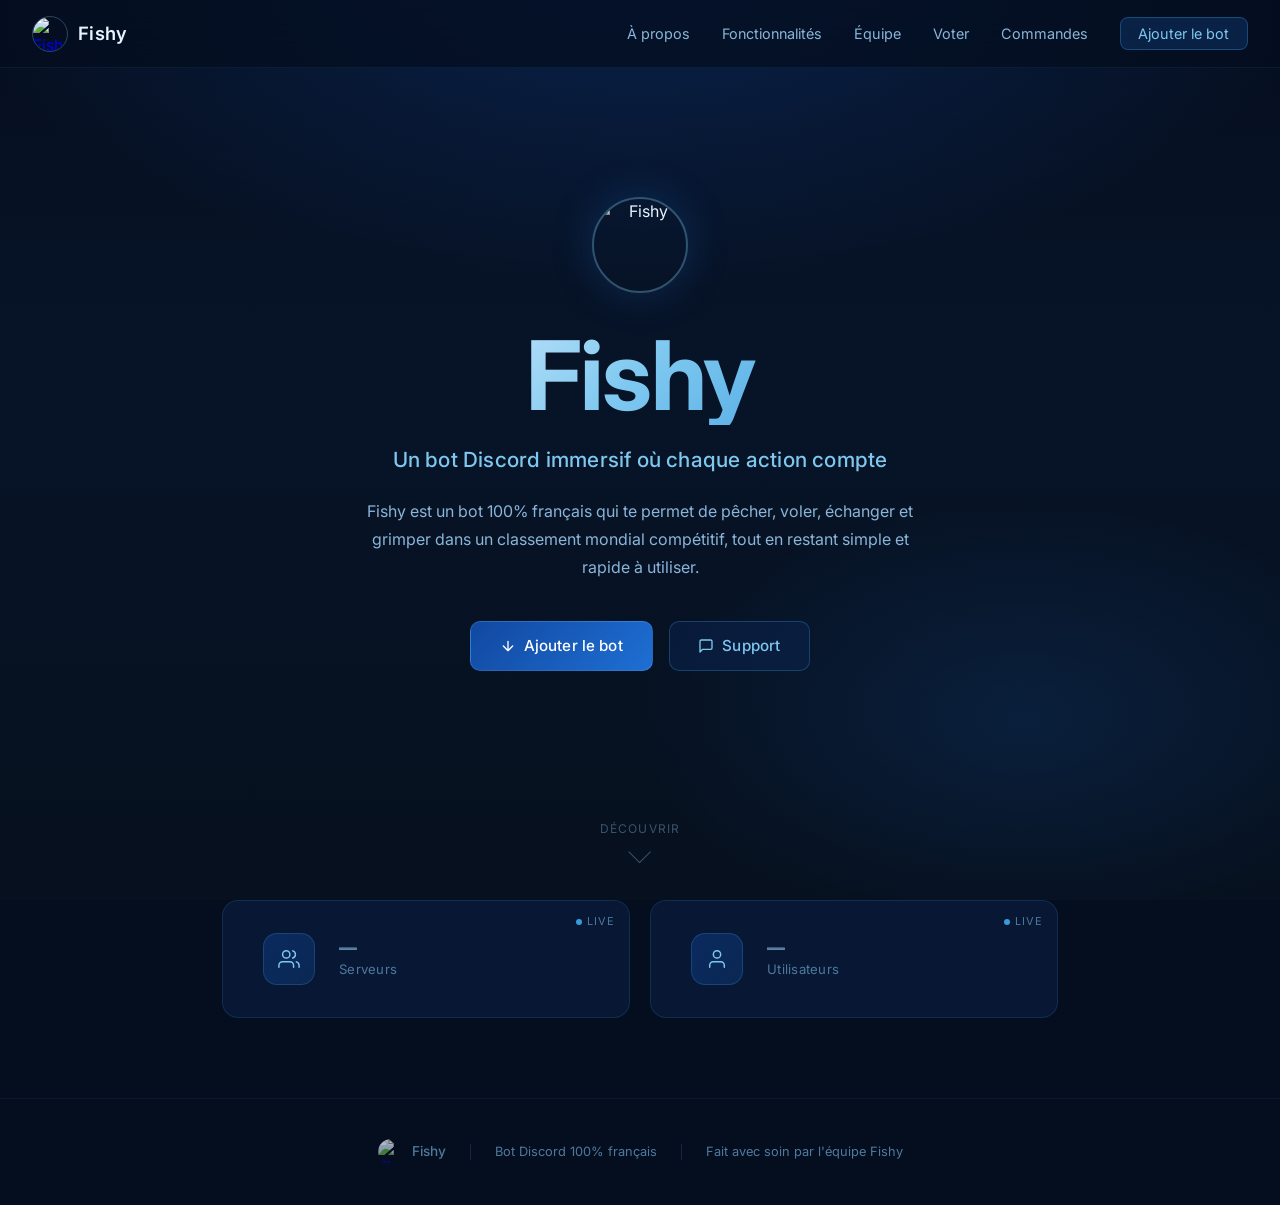
==== fishysite_off/index.html @ b242c3e1 "Add files via upload" ====
<!DOCTYPE html>
<html lang="fr">
<head>
<meta charset="UTF-8">
<meta name="viewport" content="width=device-width, initial-scale=1.0">
<title>Fishy Fr — Français</title>
<link rel="icon" href="https://cdn.discordapp.com/icons/1484938313650671717/781062c83422a091a4f66b44c94dc41a.webp">
<link href="https://fonts.googleapis.com/css2?family=Inter:wght@300;400;500;600;700&display=swap" rel="stylesheet">
<link rel="stylesheet" href="css/base.css">
<link rel="stylesheet" href="css/nav.css">
<link rel="stylesheet" href="css/hero.css">
<link rel="stylesheet" href="css/sections.css">
<link rel="stylesheet" href="css/cards.css">
<link rel="stylesheet" href="css/stats.css">
<link rel="stylesheet" href="css/footer.css">
<link rel="stylesheet" href="css/animations.css">
<link rel="stylesheet" href="css/responsive.css">
<link rel="stylesheet" href="css/commande.css">
</head>
<body>

<!-- NAV -->
<nav>
  <a class="nav-logo" href="index.html">
    <img src="https://images-ext-1.discordapp.net/external/UDsJ71y6RsFQPj1F53ec9-yy4SK5QGPjzCnW01T4tXg/%3Fsize%3D128/https/cdn.discordapp.com/icons/1484938313650671717/781062c83422a091a4f66b44c94dc41a.webp?format=webp" alt="Fishy Logo">
    <span>Fishy</span>
  </a>
  <ul class="nav-links">
    <li><a href="about.html">À propos</a></li>
    <li><a href="features.html">Fonctionnalités</a></li>
    <li><a href="team.html">Équipe</a></li>
    <li><a href="https://top.gg/bot/1486096529247965204/vote">Voter</a></li>
    <li><a href="commande.html">Commandes</a></li>
    <li><a href="https://discord.com/oauth2/authorize?client_id=1486096529247965204&permissions=8&integration_type=0&scope=applications.commands+bot" class="nav-cta">Ajouter le bot</a></li>
  </ul>
</nav>

<!-- HERO -->
<section class="hero">
  <div class="hero-inner">
    <img
      class="hero-logo fade-in"
      src="https://images-ext-1.discordapp.net/external/UDsJ71y6RsFQPj1F53ec9-yy4SK5QGPjzCnW01T4tXg/%3Fsize%3D128/https/cdn.discordapp.com/icons/1484938313650671717/781062c83422a091a4f66b44c94dc41a.webp?format=webp"
      alt="Fishy"
    >
    <h1 class="fade-in fade-in-delay-1">Fishy</h1>
    <p class="hero-subtitle fade-in fade-in-delay-2">Un bot Discord immersif où chaque action compte</p>
    <p class="hero-desc fade-in fade-in-delay-3">
      Fishy est un bot 100% français qui te permet de pêcher, voler, échanger et grimper dans un classement mondial compétitif, tout en restant simple et rapide à utiliser.
    </p>
    <div class="hero-buttons fade-in fade-in-delay-3">
      <a href="https://discord.com/oauth2/authorize?client_id=1486096529247965204&permissions=8&integration_type=0&scope=applications.commands+bot" class="btn-primary">
        <svg width="16" height="16" viewBox="0 0 24 24" fill="none" stroke="currentColor" stroke-width="2" stroke-linecap="round" stroke-linejoin="round"><path d="M12 5v14M5 12l7 7 7-7"/></svg>
        Ajouter le bot
      </a>
      <a href="https://discord.gg/24aq2NcEYQ" class="btn-secondary">
        <svg width="16" height="16" viewBox="0 0 24 24" fill="none" stroke="currentColor" stroke-width="2" stroke-linecap="round" stroke-linejoin="round"><path d="M21 15a2 2 0 01-2 2H7l-4 4V5a2 2 0 012-2h14a2 2 0 012 2z"/></svg>
        Support
      </a>
    </div>
  </div>
  <div class="scroll-indicator">
    <span>Découvrir</span>
    <div class="scroll-arrow"></div>
  </div>
</section>

<!-- STATS -->
<div class="stats-section">
  <div class="stats-grid">

    <div class="stat-card fade-in">
      <div class="stat-live"><div class="stat-live-dot"></div>Live</div>
      <div class="stat-icon">
        <svg viewBox="0 0 24 24" fill="none" stroke="currentColor" stroke-width="1.6" stroke-linecap="round" stroke-linejoin="round">
          <path d="M17 21v-2a4 4 0 00-4-4H5a4 4 0 00-4 4v2"/>
          <circle cx="9" cy="7" r="4"/>
          <path d="M23 21v-2a4 4 0 00-3-3.87M16 3.13a4 4 0 010 7.75"/>
        </svg>
      </div>
      <div class="stat-info">
        <span class="stat-value loading" id="stat-servers">...</span>
        <span class="stat-label">Serveurs</span>
      </div>
    </div>

    <div class="stat-card fade-in fade-in-delay-1">
      <div class="stat-live"><div class="stat-live-dot"></div>Live</div>
      <div class="stat-icon">
        <svg viewBox="0 0 24 24" fill="none" stroke="currentColor" stroke-width="1.6" stroke-linecap="round" stroke-linejoin="round">
          <path d="M20 21v-2a4 4 0 00-4-4H8a4 4 0 00-4 4v2"/>
          <circle cx="12" cy="7" r="4"/>
        </svg>
      </div>
      <div class="stat-info">
        <span class="stat-value loading" id="stat-users">...</span>
        <span class="stat-label">Utilisateurs</span>
      </div>
    </div>

  </div>
</div>

<!-- FOOTER -->
<footer>
  <a class="footer-logo" href="index.html">
    <img src="https://images-ext-1.discordapp.net/external/UDsJ71y6RsFQPj1F53ec9-yy4SK5QGPjzCnW01T4tXg/%3Fsize%3D128/https/cdn.discordapp.com/icons/1484938313650671717/781062c83422a091a4f66b44c94dc41a.webp?format=webp" alt="Fishy">
    <span>Fishy</span>
  </a>
  <div class="footer-divider"></div>
  <p>Bot Discord 100% français</p>
  <div class="footer-divider"></div>
  <p>Fait avec soin par l'équipe Fishy</p>
</footer>

<script src="js/animations.js"></script>
<script src="js/nav.js"></script>
<script>
function formatNumber(n) {
  return n.toLocaleString('fr-FR');
}

function animateCount(el, target) {
  const duration = 1200;
  const start = performance.now();
  function step(now) {
    const elapsed = now - start;
    const progress = Math.min(elapsed / duration, 1);
    const ease = 1 - Math.pow(1 - progress, 3);
    el.textContent = formatNumber(Math.round(target * ease));
    if (progress < 1) requestAnimationFrame(step);
  }
  requestAnimationFrame(step);
}

function setStatValue(id, value) {
  const el = document.getElementById(id);
  if (!el) return;
  el.classList.remove('loading', 'error');
  animateCount(el, value);
}

function setStatError(id) {
  const el = document.getElementById(id);
  if (!el) return;
  el.classList.remove('loading');
  el.classList.add('error');
  el.textContent = '—';
}

async function loadStats() {
  try {
    const res = await fetch('/.netlify/functions/stats');
    if (!res.ok) throw new Error();
    const data = await res.json();

    data.servers != null ? setStatValue('stat-servers', data.servers) : setStatError('stat-servers');
    data.users   != null ? setStatValue('stat-users',   data.users)   : setStatError('stat-users');
  } catch {
    setStatError('stat-servers');
    setStatError('stat-users');
  }
}

document.addEventListener('DOMContentLoaded', loadStats);
</script>
</body>
</html>
---- fishysite_off/css/base.css ----
/* =============================================
   base.css — Variables, reset, global styles
   ============================================= */

*, *::before, *::after {
  box-sizing: border-box;
  margin: 0;
  padding: 0;
}

:root {
  --navy:          #050e1f;
  --deep:          #071428;
  --mid:           #0a1e40;
  --blue-1:        #0d2a5c;
  --blue-2:        #1148a0;
  --blue-3:        #1e6fd4;
  --blue-4:        #3a9bdc;
  --blue-5:        #7ec8f0;
  --blue-6:        #b8e4fa;

  --text-primary:  #e8f4ff;
  --text-secondary:#8ab5d8;
  --text-muted:    #4e7a9e;

  --card-bg:       rgba(13, 42, 92, 0.35);
  --card-border:   rgba(58, 155, 220, 0.18);
  --card-hover:    rgba(13, 42, 92, 0.6);

  --radius:        16px;
  --radius-sm:     10px;
}

html {
  scroll-behavior: smooth;
}

body {
  font-family: 'Inter', sans-serif;
  background: var(--navy);
  color: var(--text-primary);
  line-height: 1.6;
  overflow-x: hidden;
}

/* Background ambient gradient */
body::before {
  content: '';
  position: fixed;
  inset: 0;
  background:
    radial-gradient(ellipse 80% 60% at 50% -10%, rgba(17, 72, 160, 0.4) 0%, transparent 70%),
    radial-gradient(ellipse 50% 40% at 80% 80%, rgba(30, 111, 212, 0.15) 0%, transparent 60%),
    linear-gradient(180deg, #050e1f 0%, #071428 40%, #06101e 100%);
  z-index: -1;
}

/* Section base */
section {
  max-width: 1100px;
  margin: 0 auto;
  padding: 7rem 2rem;
}

/* Divider */
.section-divider {
  max-width: 1100px;
  margin: 0 auto;
  height: 1px;
  background: linear-gradient(90deg, transparent, rgba(58, 155, 220, 0.15), transparent);
}

/* Section tags */
.section-tag {
  display: inline-block;
  font-size: 0.75rem;
  font-weight: 600;
  letter-spacing: 0.12em;
  text-transform: uppercase;
  color: var(--blue-4);
  background: rgba(30, 111, 212, 0.12);
  border: 1px solid rgba(58, 155, 220, 0.2);
  padding: 0.3rem 0.9rem;
  border-radius: 999px;
  margin-bottom: 1.2rem;
}

.section-title {
  font-size: clamp(1.8rem, 4vw, 2.5rem);
  font-weight: 700;
  letter-spacing: -0.02em;
  color: var(--text-primary);
  margin-bottom: 1rem;
  line-height: 1.15;
}

.section-desc {
  font-size: 1rem;
  color: var(--text-secondary);
  max-width: 580px;
  line-height: 1.75;
}

/* Buttons */
.btn-primary {
  display: inline-flex;
  align-items: center;
  gap: 8px;
  padding: 0.75rem 1.8rem;
  background: linear-gradient(135deg, #1148a0, #1e6fd4);
  color: #fff;
  text-decoration: none;
  font-weight: 500;
  font-size: 0.95rem;
  border-radius: var(--radius-sm);
  border: 1px solid rgba(126, 200, 240, 0.2);
  transition: all 0.25s;
  letter-spacing: 0.01em;
}

.btn-primary:hover {
  background: linear-gradient(135deg, #1e6fd4, #3a9bdc);
  transform: translateY(-2px);
  box-shadow: 0 8px 25px rgba(30, 111, 212, 0.35);
}

.btn-secondary {
  display: inline-flex;
  align-items: center;
  gap: 8px;
  padding: 0.75rem 1.8rem;
  background: rgba(13, 42, 92, 0.4);
  color: var(--blue-5);
  text-decoration: none;
  font-weight: 500;
  font-size: 0.95rem;
  border-radius: var(--radius-sm);
  border: 1px solid rgba(58, 155, 220, 0.3);
  transition: all 0.25s;
  letter-spacing: 0.01em;
}

.btn-secondary:hover {
  background: rgba(13, 42, 92, 0.65);
  border-color: rgba(126, 200, 240, 0.5);
  color: #fff;
  transform: translateY(-2px);
}
---- fishysite_off/css/nav.css ----
/* =============================================
   nav.css — Navigation bar styles
   ============================================= */

nav {
  position: fixed;
  top: 0;
  left: 0;
  right: 0;
  z-index: 100;
  padding: 0 2rem;
  height: 68px;
  display: flex;
  align-items: center;
  justify-content: space-between;
  background: rgba(5, 14, 31, 0.75);
  backdrop-filter: blur(20px);
  border-bottom: 1px solid rgba(58, 155, 220, 0.1);
}

.nav-logo {
  display: flex;
  align-items: center;
  gap: 10px;
  text-decoration: none;
}

.nav-logo img {
  width: 36px;
  height: 36px;
  border-radius: 50%;
  border: 1.5px solid rgba(126, 200, 240, 0.3);
}

.nav-logo span {
  font-size: 1.15rem;
  font-weight: 600;
  color: var(--text-primary);
  letter-spacing: 0.02em;
}

.nav-links {
  display: flex;
  align-items: center;
  gap: 2rem;
  list-style: none;
}

.nav-links a {
  color: var(--text-secondary);
  text-decoration: none;
  font-size: 0.9rem;
  font-weight: 400;
  transition: color 0.2s;
}

.nav-links a:hover,
.nav-links a.active {
  color: var(--text-primary);
}

.nav-cta {
  background: rgba(30, 111, 212, 0.2);
  border: 1px solid rgba(58, 155, 220, 0.35);
  color: var(--blue-5) !important;
  padding: 0.45rem 1.1rem;
  border-radius: 8px;
  transition: all 0.2s !important;
}

.nav-cta:hover {
  background: rgba(30, 111, 212, 0.35) !important;
  border-color: rgba(126, 200, 240, 0.5) !important;
  color: #fff !important;
}
---- fishysite_off/css/hero.css ----
/* =============================================
   hero.css — Hero section styles
   ============================================= */

.hero {
  min-height: 100vh;
  display: flex;
  flex-direction: column;
  align-items: center;
  justify-content: center;
  text-align: center;
  padding-top: 5rem;
  max-width: 100%;
  position: relative;
}

.hero-inner {
  max-width: 780px;
  margin: 0 auto;
  padding: 0 2rem;
}

.hero-logo {
  width: 96px;
  height: 96px;
  border-radius: 50%;
  border: 2px solid rgba(126, 200, 240, 0.35);
  box-shadow: 0 0 40px rgba(30, 111, 212, 0.25);
  margin-bottom: 2rem;
  display: block;
  margin-left: auto;
  margin-right: auto;
}

.hero h1 {
  font-size: clamp(3.5rem, 8vw, 6rem);
  font-weight: 700;
  letter-spacing: -0.02em;
  line-height: 1.05;
  background: linear-gradient(135deg, #e8f4ff 0%, #7ec8f0 50%, #3a9bdc 100%);
  -webkit-background-clip: text;
  -webkit-text-fill-color: transparent;
  background-clip: text;
  margin-bottom: 1.1rem;
}

.hero-subtitle {
  font-size: clamp(1rem, 2.5vw, 1.3rem);
  font-weight: 500;
  color: var(--blue-5);
  margin-bottom: 1.3rem;
  letter-spacing: 0.01em;
}

.hero-desc {
  font-size: 1rem;
  color: var(--text-secondary);
  max-width: 580px;
  margin: 0 auto 2.5rem;
  line-height: 1.75;
}

.hero-buttons {
  display: flex;
  gap: 1rem;
  justify-content: center;
  flex-wrap: wrap;
}

/* Scroll indicator */
.scroll-indicator {
  position: absolute;
  bottom: 2.5rem;
  left: 50%;
  transform: translateX(-50%);
  display: flex;
  flex-direction: column;
  align-items: center;
  gap: 6px;
  opacity: 0.4;
}

.scroll-indicator span {
  font-size: 0.75rem;
  letter-spacing: 0.1em;
  text-transform: uppercase;
  color: var(--text-secondary);
}

.scroll-arrow {
  width: 16px;
  height: 16px;
  border-right: 1.5px solid var(--text-secondary);
  border-bottom: 1.5px solid var(--text-secondary);
  transform: rotate(45deg);
  animation: bounce 2s infinite;
}

@keyframes bounce {
  0%, 100% { transform: rotate(45deg) translateY(0); }
  50%       { transform: rotate(45deg) translateY(4px); }
}
---- fishysite_off/css/sections.css ----
/* =============================================
   sections.css — About, Features, Vote, CTA
   ============================================= */

/* ---- About ---- */
.about-grid {
  display: grid;
  grid-template-columns: 1fr 1fr;
  gap: 4rem;
  align-items: center;
  margin-top: 4rem;
}

.about-visual {
  position: relative;
  display: flex;
  align-items: center;
  justify-content: center;
}

.about-logo-wrap {
  width: 160px;
  height: 160px;
  border-radius: 50%;
  background: linear-gradient(135deg, rgba(17, 72, 160, 0.3), rgba(58, 155, 220, 0.15));
  border: 1px solid rgba(58, 155, 220, 0.2);
  display: flex;
  align-items: center;
  justify-content: center;
  position: relative;
}

.about-logo-wrap::before {
  content: '';
  position: absolute;
  inset: -20px;
  border-radius: 50%;
  border: 1px solid rgba(58, 155, 220, 0.08);
}

.about-logo-wrap::after {
  content: '';
  position: absolute;
  inset: -40px;
  border-radius: 50%;
  border: 1px solid rgba(58, 155, 220, 0.04);
}

.about-logo-wrap img {
  width: 100px;
  height: 100px;
  border-radius: 50%;
  border: 2px solid rgba(126, 200, 240, 0.25);
}

/* About pillars */
.about-pillars {
  display: grid;
  grid-template-columns: 1fr 1fr;
  gap: 1rem;
  margin-top: 2rem;
}

/* ---- Features ---- */
.features-section {
  padding-top: 0;
}

.features-header {
  text-align: center;
  margin-bottom: 3.5rem;
}

.features-grid {
  display: grid;
  grid-template-columns: repeat(3, 1fr);
  gap: 1.25rem;
}

/* ---- Vote ---- */
.vote-section {
  padding-top: 0;
}

.vote-card {
  background: var(--card-bg);
  border: 1px solid var(--card-border);
  border-radius: var(--radius);
  padding: 3rem;
  display: flex;
  align-items: center;
  justify-content: space-between;
  gap: 2rem;
  flex-wrap: wrap;
}

.vote-text h2 {
  font-size: 1.5rem;
  font-weight: 700;
  color: var(--text-primary);
  margin-bottom: 0.6rem;
  letter-spacing: -0.02em;
}

.vote-text p {
  font-size: 0.9rem;
  color: var(--text-secondary);
  max-width: 440px;
  line-height: 1.7;
}

/* ---- CTA banner ---- */
.cta-section {
  max-width: 100%;
  padding: 0;
  background: linear-gradient(135deg, rgba(17, 72, 160, 0.25) 0%, rgba(5, 14, 31, 0) 100%);
  border-top: 1px solid rgba(58, 155, 220, 0.1);
  border-bottom: 1px solid rgba(58, 155, 220, 0.1);
  margin: 2rem 0;
}

.cta-inner {
  max-width: 1100px;
  margin: 0 auto;
  padding: 6rem 2rem;
  text-align: center;
}

.cta-inner h2 {
  font-size: clamp(2rem, 4vw, 3rem);
  font-weight: 700;
  letter-spacing: -0.02em;
  background: linear-gradient(135deg, #e8f4ff 0%, #7ec8f0 60%, #3a9bdc 100%);
  -webkit-background-clip: text;
  -webkit-text-fill-color: transparent;
  background-clip: text;
  margin-bottom: 1rem;
  line-height: 1.1;
}

.cta-inner p {
  font-size: 1rem;
  color: var(--text-secondary);
  margin-bottom: 2.5rem;
}
---- fishysite_off/css/cards.css ----
/* =============================================
   cards.css — Feature cards & pillar cards
   ============================================= */

/* ---- Pillar cards (About section) ---- */
.pillar {
  background: var(--card-bg);
  border: 1px solid var(--card-border);
  border-radius: var(--radius-sm);
  padding: 1rem 1.1rem;
  transition: all 0.25s;
}

.pillar:hover {
  background: var(--card-hover);
  border-color: rgba(58, 155, 220, 0.3);
  transform: translateY(-2px);
}

.pillar-icon {
  width: 32px;
  height: 32px;
  border-radius: 8px;
  background: rgba(30, 111, 212, 0.18);
  border: 1px solid rgba(58, 155, 220, 0.2);
  display: flex;
  align-items: center;
  justify-content: center;
  margin-bottom: 0.7rem;
}

.pillar-icon svg {
  width: 16px;
  height: 16px;
  stroke: var(--blue-4);
  fill: none;
  stroke-width: 1.8;
  stroke-linecap: round;
  stroke-linejoin: round;
}

.pillar h4 {
  font-size: 0.85rem;
  font-weight: 600;
  color: var(--text-primary);
  margin-bottom: 0.2rem;
}

.pillar p {
  font-size: 0.78rem;
  color: var(--text-muted);
  line-height: 1.5;
}

/* ---- Feature cards ---- */
.feature-card {
  background: var(--card-bg);
  border: 1px solid var(--card-border);
  border-radius: var(--radius);
  padding: 1.75rem;
  position: relative;
  overflow: hidden;
  transition: all 0.3s cubic-bezier(0.4, 0, 0.2, 1);
  cursor: default;
}

.feature-card::before {
  content: '';
  position: absolute;
  top: 0;
  left: 0;
  right: 0;
  height: 1px;
  background: linear-gradient(90deg, transparent, rgba(126, 200, 240, 0.3), transparent);
  opacity: 0;
  transition: opacity 0.3s;
}

.feature-card:hover {
  background: var(--card-hover);
  border-color: rgba(58, 155, 220, 0.35);
  transform: translateY(-4px);
  box-shadow: 0 12px 40px rgba(17, 72, 160, 0.2);
}

.feature-card:hover::before {
  opacity: 1;
}

/* Highlighted feature card variant */
.feature-card--highlight {
  background: linear-gradient(135deg, rgba(13, 42, 92, 0.5), rgba(30, 111, 212, 0.15));
  border-color: rgba(58, 155, 220, 0.25);
}

.feature-icon {
  width: 44px;
  height: 44px;
  border-radius: 12px;
  background: linear-gradient(135deg, rgba(17, 72, 160, 0.4), rgba(30, 111, 212, 0.2));
  border: 1px solid rgba(58, 155, 220, 0.25);
  display: flex;
  align-items: center;
  justify-content: center;
  margin-bottom: 1.1rem;
}

.feature-icon svg {
  width: 20px;
  height: 20px;
  stroke: var(--blue-5);
}

/* Highlighted icon variant */
.feature-icon--highlight {
  background: linear-gradient(135deg, rgba(30, 111, 212, 0.5), rgba(58, 155, 220, 0.3));
}

.feature-card h3 {
  font-size: 1rem;
  font-weight: 600;
  color: var(--text-primary);
  margin-bottom: 0.55rem;
  letter-spacing: -0.01em;
}

.feature-card p {
  font-size: 0.875rem;
  color: var(--text-secondary);
  line-height: 1.65;
}
---- fishysite_off/css/stats.css ----
/* =============================================
   stats.css — Stats section under hero
   ============================================= */

.stats-section {
  max-width: 900px;
  margin: 0 auto;
  padding: 0 2rem 5rem;
}

.stats-grid {
  display: grid;
  grid-template-columns: repeat(2, 1fr);
  gap: 1.25rem;
}

.stat-card {
  background: var(--card-bg);
  border: 1px solid var(--card-border);
  border-radius: var(--radius);
  padding: 2rem 2.5rem;
  display: flex;
  align-items: center;
  gap: 1.5rem;
  position: relative;
  overflow: hidden;
  transition: all 0.3s cubic-bezier(0.4, 0, 0.2, 1);
}

.stat-card::before {
  content: '';
  position: absolute;
  top: 0;
  left: 0;
  right: 0;
  height: 1px;
  background: linear-gradient(90deg, transparent, rgba(126, 200, 240, 0.4), transparent);
  opacity: 0;
  transition: opacity 0.3s;
}

.stat-card:hover {
  background: var(--card-hover);
  border-color: rgba(58, 155, 220, 0.35);
  transform: translateY(-3px);
  box-shadow: 0 12px 40px rgba(17, 72, 160, 0.2);
}

.stat-card:hover::before {
  opacity: 1;
}

.stat-icon {
  width: 52px;
  height: 52px;
  border-radius: 14px;
  background: linear-gradient(135deg, rgba(17, 72, 160, 0.4), rgba(30, 111, 212, 0.2));
  border: 1px solid rgba(58, 155, 220, 0.25);
  display: flex;
  align-items: center;
  justify-content: center;
  flex-shrink: 0;
}

.stat-icon svg {
  width: 22px;
  height: 22px;
  stroke: var(--blue-5);
}

.stat-info {
  display: flex;
  flex-direction: column;
  gap: 2px;
}

.stat-value {
  font-size: 2rem;
  font-weight: 700;
  letter-spacing: -0.03em;
  background: linear-gradient(135deg, #e8f4ff 0%, #7ec8f0 100%);
  -webkit-background-clip: text;
  -webkit-text-fill-color: transparent;
  background-clip: text;
  line-height: 1.1;
  min-width: 80px;
}

.stat-label {
  font-size: 0.82rem;
  color: var(--text-muted);
  font-weight: 400;
  letter-spacing: 0.02em;
}

.stat-live {
  position: absolute;
  top: 0.75rem;
  right: 0.9rem;
  display: flex;
  align-items: center;
  gap: 5px;
  font-size: 0.68rem;
  color: var(--text-muted);
  letter-spacing: 0.08em;
  text-transform: uppercase;
}

.stat-live-dot {
  width: 6px;
  height: 6px;
  border-radius: 50%;
  background: #3a9bdc;
  animation: pulse-dot 2s infinite;
}

@keyframes pulse-dot {
  0%, 100% { opacity: 1; transform: scale(1); }
  50%       { opacity: 0.4; transform: scale(0.8); }
}

/* Loading shimmer */
.stat-value.loading {
  background: linear-gradient(90deg,
    rgba(58, 155, 220, 0.1) 0%,
    rgba(58, 155, 220, 0.25) 50%,
    rgba(58, 155, 220, 0.1) 100%);
  background-size: 200% 100%;
  -webkit-background-clip: text;
  background-clip: text;
  animation: shimmer 1.5s infinite;
  -webkit-text-fill-color: transparent;
}

@keyframes shimmer {
  0%   { background-position: 200% 0; }
  100% { background-position: -200% 0; }
}

/* Error state */
.stat-value.error {
  font-size: 1.1rem;
  color: var(--text-muted);
  -webkit-text-fill-color: var(--text-muted);
}

@media (max-width: 600px) {
  .stats-grid {
    grid-template-columns: 1fr;
  }
  .stat-card {
    padding: 1.5rem;
  }
  .stat-value {
    font-size: 1.6rem;
  }
}
---- fishysite_off/css/footer.css ----
/* =============================================
   footer.css — Footer styles
   ============================================= */

footer {
  border-top: 1px solid rgba(58, 155, 220, 0.08);
  padding: 2.5rem 2rem;
  text-align: center;
  display: flex;
  align-items: center;
  justify-content: center;
  gap: 1.5rem;
  flex-wrap: wrap;
}

.footer-logo {
  display: flex;
  align-items: center;
  gap: 8px;
  text-decoration: none;
}

.footer-logo img {
  width: 26px;
  height: 26px;
  border-radius: 50%;
  opacity: 0.7;
}

.footer-logo span {
  font-size: 0.85rem;
  font-weight: 500;
  color: var(--text-muted);
}

.footer-divider {
  width: 1px;
  height: 16px;
  background: rgba(58, 155, 220, 0.2);
}

footer p {
  font-size: 0.8rem;
  color: var(--text-muted);
}
---- fishysite_off/css/animations.css ----
/* =============================================
   animations.css — Fade-in & transition classes
   ============================================= */

.fade-in {
  opacity: 0;
  transform: translateY(24px);
  transition: opacity 0.6s ease, transform 0.6s ease;
}

.fade-in.visible {
  opacity: 1;
  transform: translateY(0);
}

.fade-in-delay-1 { transition-delay: 0.1s; }
.fade-in-delay-2 { transition-delay: 0.2s; }
.fade-in-delay-3 { transition-delay: 0.3s; }
---- fishysite_off/css/commande.css ----
/* =============================================
   commande.css — Commands page styles
   ============================================= */

/* ---- Page Hero ---- */
.page-hero {
  padding: 10rem 2rem 3rem;
  text-align: center;
  max-width: 1100px;
  margin: 0 auto;
}

.page-hero-title {
  font-size: clamp(2.5rem, 6vw, 4rem);
  font-weight: 700;
  letter-spacing: -0.03em;
  line-height: 1.05;
  background: linear-gradient(135deg, #e8f4ff 0%, #7ec8f0 50%, #3a9bdc 100%);
  -webkit-background-clip: text;
  -webkit-text-fill-color: transparent;
  background-clip: text;
  margin-bottom: 1rem;
}

.page-hero-desc {
  font-size: 1.05rem;
  color: var(--text-secondary);
  max-width: 520px;
  margin: 0 auto;
  line-height: 1.75;
}

/* ---- Wrapper ---- */
.commands-wrapper {
  max-width: 860px;
  margin: 0 auto;
  padding: 0 2rem 6rem;
}

/* ---- Filter Tabs ---- */
.cmd-tabs {
  display: flex;
  gap: 0.5rem;
  flex-wrap: wrap;
  margin-bottom: 2.5rem;
}

.cmd-tab {
  padding: 0.45rem 1.1rem;
  border-radius: 999px;
  border: 1px solid rgba(58, 155, 220, 0.2);
  background: rgba(13, 42, 92, 0.3);
  color: var(--text-secondary);
  font-size: 0.85rem;
  font-weight: 500;
  font-family: 'Inter', sans-serif;
  cursor: pointer;
  transition: all 0.2s;
}

.cmd-tab:hover {
  border-color: rgba(58, 155, 220, 0.4);
  color: var(--text-primary);
  background: rgba(13, 42, 92, 0.5);
}

.cmd-tab.active {
  background: rgba(30, 111, 212, 0.2);
  border-color: rgba(58, 155, 220, 0.45);
  color: var(--blue-5);
}

/* ---- Command Section ---- */
.cmd-section {
  margin-bottom: 2.5rem;
  background: rgba(13, 42, 92, 0.2);
  border: 1px solid rgba(58, 155, 220, 0.12);
  border-radius: 20px;
  overflow: hidden;
  transition: opacity 0.25s, transform 0.25s;
}

.cmd-section.hidden {
  display: none;
}

.cmd-section-header {
  display: flex;
  align-items: center;
  gap: 1.1rem;
  padding: 1.6rem 1.75rem;
  border-bottom: 1px solid rgba(58, 155, 220, 0.1);
  background: rgba(13, 42, 92, 0.3);
}

.cmd-section-icon {
  width: 44px;
  height: 44px;
  flex-shrink: 0;
  border-radius: 12px;
  background: linear-gradient(135deg, rgba(17, 72, 160, 0.4), rgba(30, 111, 212, 0.2));
  border: 1px solid rgba(58, 155, 220, 0.25);
  display: flex;
  align-items: center;
  justify-content: center;
}

.cmd-section-icon svg {
  width: 20px;
  height: 20px;
  stroke: var(--blue-5);
}

.cmd-section-title {
  font-size: 1.05rem;
  font-weight: 600;
  color: var(--text-primary);
  margin-bottom: 0.15rem;
  letter-spacing: -0.01em;
}

.cmd-section-subtitle {
  font-size: 0.82rem;
  color: var(--text-muted);
  line-height: 1.4;
}

/* ---- Command List ---- */
.cmd-list {
  padding: 0.5rem 0;
}

.cmd-item {
  display: flex;
  align-items: center;
  gap: 1rem;
  padding: 1rem 1.75rem;
  border-bottom: 1px solid rgba(58, 155, 220, 0.06);
  transition: background 0.2s;
}

.cmd-item:last-child {
  border-bottom: none;
}

.cmd-item:hover {
  background: rgba(30, 111, 212, 0.06);
}

.cmd-name {
  font-size: 0.92rem;
  font-weight: 600;
  color: var(--text-primary);
  font-family: 'Courier New', monospace;
  white-space: nowrap;
  min-width: 130px;
  background: rgba(13, 42, 92, 0.5);
  border: 1px solid rgba(58, 155, 220, 0.2);
  border-radius: 7px;
  padding: 0.3rem 0.7rem;
  letter-spacing: 0.01em;
}

.cmd-slash {
  color: var(--blue-4);
  font-weight: 700;
}

.cmd-desc {
  font-size: 0.875rem;
  color: var(--text-secondary);
  line-height: 1.55;
  flex: 1;
}

/* ---- Badges ---- */
.cmd-badge {
  font-size: 0.7rem;
  font-weight: 600;
  letter-spacing: 0.07em;
  text-transform: uppercase;
  padding: 0.2rem 0.65rem;
  border-radius: 999px;
  white-space: nowrap;
  flex-shrink: 0;
}

.badge-peche {
  background: rgba(30, 111, 212, 0.15);
  color: #7ec8f0;
  border: 1px solid rgba(30, 111, 212, 0.3);
}

.badge-social {
  background: rgba(58, 155, 220, 0.12);
  color: #b8e4fa;
  border: 1px solid rgba(58, 155, 220, 0.25);
}

.badge-economie {
  background: rgba(126, 200, 240, 0.1);
  color: #7ec8f0;
  border: 1px solid rgba(126, 200, 240, 0.2);
}

/* ---- Nav active state ---- */
.nav-active {
  color: var(--text-primary) !important;
  font-weight: 500 !important;
}

/* ---- Responsive ---- */
@media (max-width: 600px) {
  .cmd-item {
    flex-wrap: wrap;
    gap: 0.6rem;
    padding: 1rem 1.25rem;
  }

  .cmd-name {
    min-width: unset;
  }

  .cmd-section-header {
    padding: 1.25rem;
  }

  .commands-wrapper {
    padding: 0 1.25rem 4rem;
  }
}
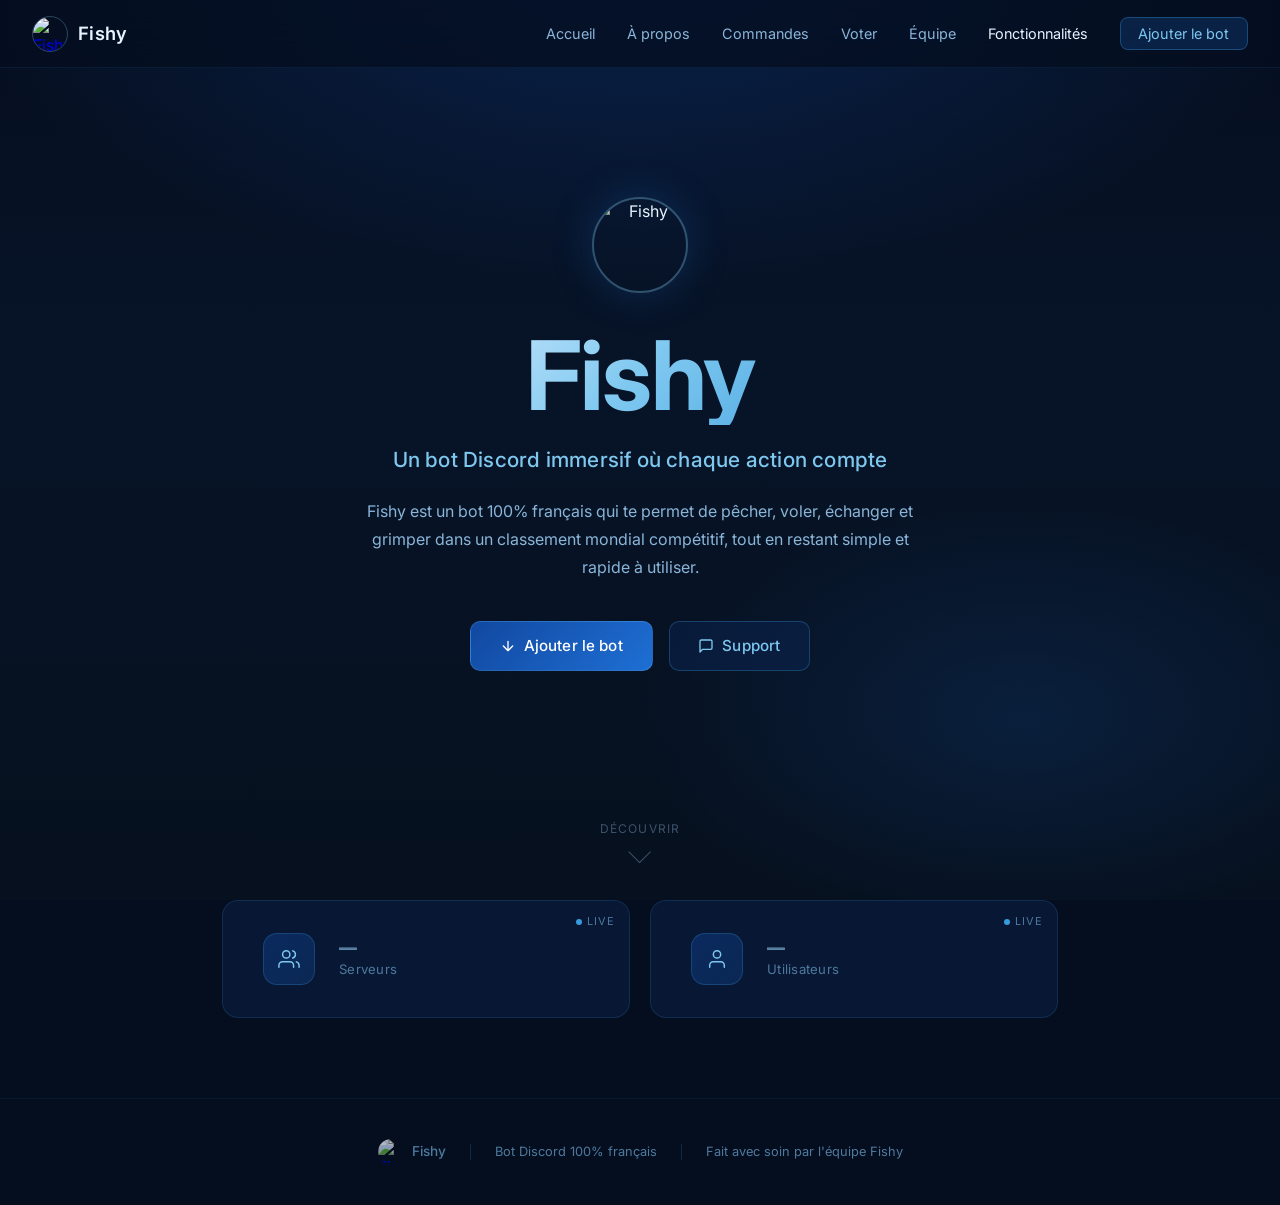
==== commit 0a9a48e9: "Update index.html" ====
--- a/fishysite_off/index.html
+++ b/fishysite_off/index.html
@@ -26,11 +26,12 @@
     <span>Fishy</span>
   </a>
   <ul class="nav-links">
+    <li><a href="index.html">Accueil</a></li>
     <li><a href="about.html">À propos</a></li>
-    <li><a href="features.html">Fonctionnalités</a></li>
+    <li><a href="commande.html">Commandes</a></li>
+    <li><a href="https://top.gg/bot/1486096529247965204/vote">Voter</a></li>
     <li><a href="team.html">Équipe</a></li>
-    <li><a href="https://top.gg/bot/1486096529247965204/vote">Voter</a></li>
-    <li><a href="commande.html">Commandes</a></li>
+    <li><a href="features.html" class="active">Fonctionnalités</a></li>
     <li><a href="https://discord.com/oauth2/authorize?client_id=1486096529247965204&permissions=8&integration_type=0&scope=applications.commands+bot" class="nav-cta">Ajouter le bot</a></li>
   </ul>
 </nav>
@@ -165,4 +166,4 @@
 document.addEventListener('DOMContentLoaded', loadStats);
 </script>
 </body>
-</html>+</html>
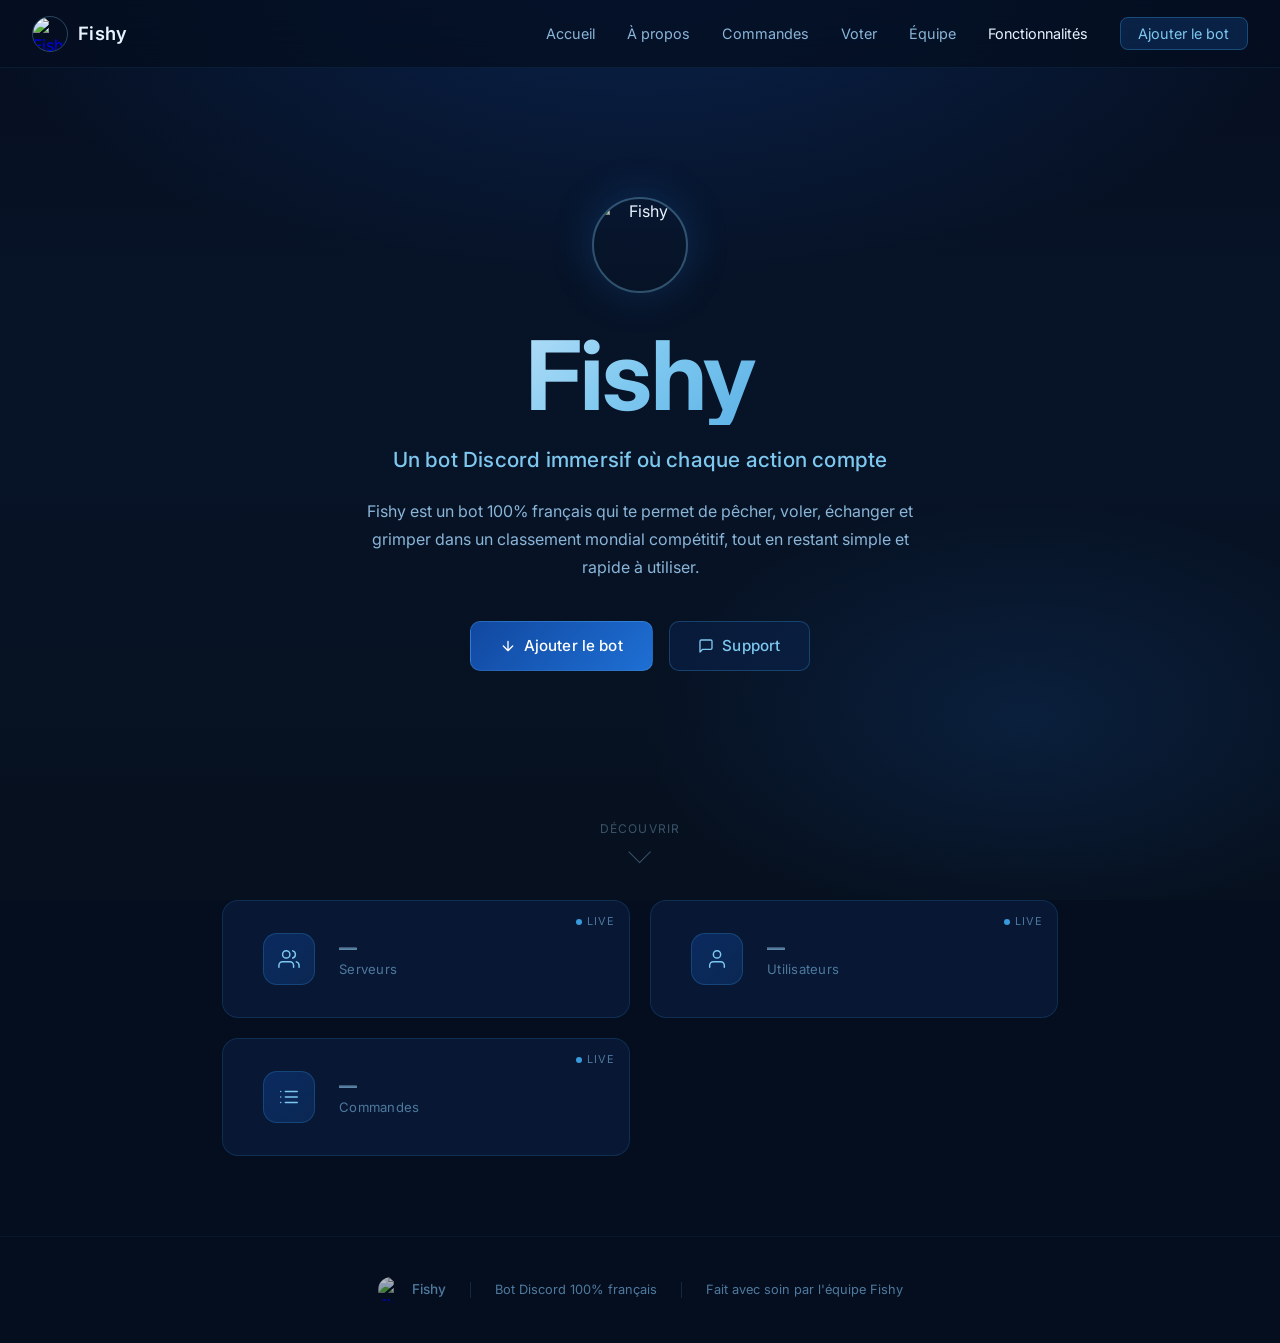
==== commit 0261eadf: "Update index.html" ====
--- a/fishysite_off/index.html
+++ b/fishysite_off/index.html
@@ -99,6 +99,19 @@
       </div>
     </div>
 
+    <div class="stat-card fade-in fade-in-delay-2">
+      <div class="stat-live"><div class="stat-live-dot"></div>Live</div>
+      <div class="stat-icon">
+        <svg viewBox="0 0 24 24" fill="none" stroke="currentColor" stroke-width="1.6" stroke-linecap="round" stroke-linejoin="round">
+          <path d="M8 6h13M8 12h13M8 18h13M3 6h.01M3 12h.01M3 18h.01"/>
+        </svg>
+      </div>
+      <div class="stat-info">
+        <span class="stat-value loading" id="stat-commands">...</span>
+        <span class="stat-label">Commandes</span>
+      </div>
+    </div>
+
   </div>
 </div>
 
@@ -155,11 +168,13 @@
     if (!res.ok) throw new Error();
     const data = await res.json();
 
-    data.servers != null ? setStatValue('stat-servers', data.servers) : setStatError('stat-servers');
-    data.users   != null ? setStatValue('stat-users',   data.users)   : setStatError('stat-users');
+    data.servers  != null ? setStatValue('stat-servers',  data.servers)  : setStatError('stat-servers');
+    data.users    != null ? setStatValue('stat-users',    data.users)    : setStatError('stat-users');
+    data.commands != null ? setStatValue('stat-commands', data.commands) : setStatError('stat-commands');
   } catch {
     setStatError('stat-servers');
     setStatError('stat-users');
+    setStatError('stat-commands');
   }
 }
 
--- a/fishysite_off/css/commande.css
+++ b/fishysite_off/css/commande.css
@@ -203,6 +203,12 @@
   border: 1px solid rgba(126, 200, 240, 0.2);
 }
 
+.badge-information {
+  background: rgba(81, 154, 243, 0.12);
+  color: #a8d4f8;
+  border: 1px solid rgba(81, 154, 243, 0.28);
+}
+
 /* ---- Nav active state ---- */
 .nav-active {
   color: var(--text-primary) !important;
@@ -228,4 +234,4 @@
   .commands-wrapper {
     padding: 0 1.25rem 4rem;
   }
-}+}
